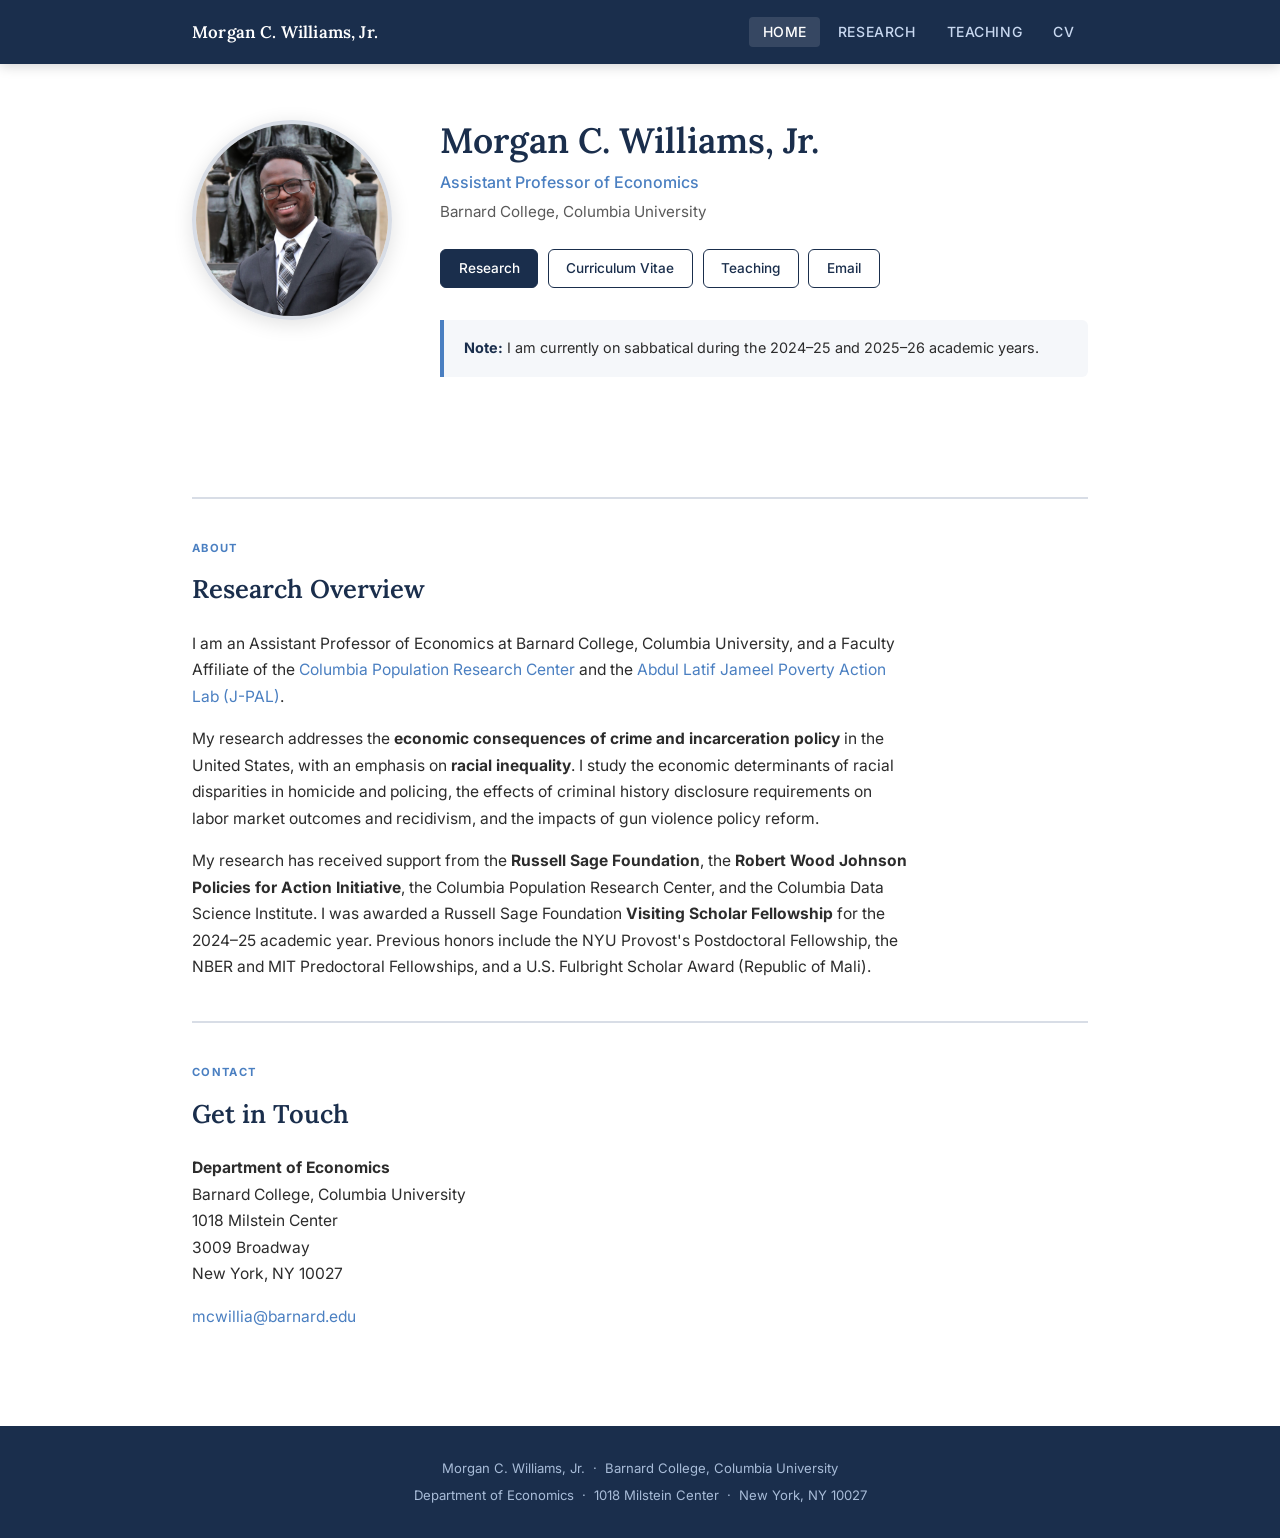
==== index.html @ 5cbccba2 "Add files via upload" ====
<!DOCTYPE html>
<html lang="en">
<head>
  <meta charset="UTF-8" />
  <meta name="viewport" content="width=device-width, initial-scale=1.0" />
  <title>Morgan C. Williams, Jr. | Economist</title>
  <meta name="description" content="Academic website of Morgan C. Williams, Jr., Assistant Professor of Economics at Barnard College, Columbia University." />
  <link rel="stylesheet" href="assets/css/style.css" />
</head>
<body>

  <!-- ===== Navigation ===== -->
  <nav>
    <div class="nav-inner">
      <a class="nav-brand" href="index.html">Morgan C. Williams, Jr.</a>
      <button class="hamburger" aria-label="Toggle menu">
        <span></span><span></span><span></span>
      </button>
      <ul class="nav-links">
        <li><a href="index.html" class="active">Home</a></li>
        <li><a href="research.html">Research</a></li>
        <li><a href="teaching.html">Teaching</a></li>
        <li><a href="cv.html">CV</a></li>
      </ul>
    </div>
  </nav>

  <!-- ===== Hero ===== -->
  <section class="hero">
    <!-- Replace headshot.jpg with your actual photo file -->
    <img class="hero-photo" src="assets/img/headshot.jpg" alt="Morgan C. Williams, Jr." onerror="this.style.display='none'; this.nextElementSibling.style.display='flex';" />
    <div class="hero-photo-placeholder" style="display:none;">Photo<br/>placeholder</div>

    <div>
      <h1 class="hero-name">Morgan C. Williams, Jr.</h1>
      <p class="hero-title">Assistant Professor of Economics</p>
      <p class="hero-affiliation">Barnard College, Columbia University</p>

      <div class="hero-links">
        <a class="btn btn-primary" href="research.html">Research</a>
        <a class="btn btn-outline" href="assets/files/cv.pdf" target="_blank" rel="noopener">Curriculum Vitae</a>
        <a class="btn btn-outline" href="teaching.html">Teaching</a>
        <a class="btn btn-outline" href="mailto:mcwillia@barnard.edu">Email</a>
      </div>

      <div class="info-box">
        <strong>Note:</strong> I am currently on sabbatical during the 2024–25 and 2025–26 academic years.
      </div>
    </div>
  </section>

  <!-- ===== Main Content ===== -->
  <main class="page-wrapper">

    <hr class="section-divider" style="margin-top:0;" />

    <!-- About -->
    <section>
      <p class="section-label">About</p>
      <h2 class="section-heading">Research Overview</h2>
      <div class="bio-text">
        <p>
          I am an Assistant Professor of Economics at Barnard College, Columbia University, and a
          Faculty Affiliate of the
          <a href="https://cprc.columbia.edu" target="_blank" rel="noopener">Columbia Population Research Center</a>
          and the
          <a href="https://www.povertyactionlab.org" target="_blank" rel="noopener">Abdul Latif Jameel Poverty Action Lab (J-PAL)</a>.
        </p>
        <p>
          My research addresses the <strong>economic consequences of crime and incarceration policy</strong>
          in the United States, with an emphasis on <strong>racial inequality</strong>. I study
          the economic determinants of racial disparities in homicide and policing, the effects of
          criminal history disclosure requirements on labor market outcomes and recidivism, and the
          impacts of gun violence policy reform.
        </p>
        <p>
          My research has received support from the <strong>Russell Sage Foundation</strong>, the
          <strong>Robert Wood Johnson Policies for Action Initiative</strong>, the Columbia
          Population Research Center, and the Columbia Data Science Institute. I was awarded a
          Russell Sage Foundation <strong>Visiting Scholar Fellowship</strong> for the 2024–25
          academic year. Previous honors include the NYU Provost's Postdoctoral Fellowship, the
          NBER and MIT Predoctoral Fellowships, and a U.S. Fulbright Scholar Award (Republic of Mali).
        </p>
      </div>
    </section>

    <hr class="section-divider" />

    <!-- Contact -->
    <section>
      <p class="section-label">Contact</p>
      <h2 class="section-heading">Get in Touch</h2>
      <div class="bio-text">
        <p>
          <strong>Department of Economics</strong><br />
          Barnard College, Columbia University<br />
          1018 Milstein Center<br />
          3009 Broadway<br />
          New York, NY 10027
        </p>
        <p>
          <a href="mailto:mcwillia@barnard.edu">mcwillia@barnard.edu</a>
        </p>
      </div>
    </section>

  </main>

  <!-- ===== Footer ===== -->
  <footer>
    <p>Morgan C. Williams, Jr. &nbsp;·&nbsp; Barnard College, Columbia University</p>
    <p style="margin-top:0.4rem;">
      Department of Economics &nbsp;·&nbsp; 1018 Milstein Center &nbsp;·&nbsp; New York, NY 10027
    </p>
  </footer>

  <script src="assets/js/main.js"></script>
</body>
</html>
---- assets/css/style.css ----
/* ============================================================
   Morgan C. Williams, Jr. — Academic Website
   Stylesheet
   ============================================================ */

/* ---------- Google Fonts ---------- */
@import url('https://fonts.googleapis.com/css2?family=Inter:wght@300;400;500;600;700&family=Lora:ital,wght@0,400;0,600;1,400&display=swap');

/* ---------- CSS Variables ---------- */
:root {
  --navy:       #1a2e4c;
  --navy-light: #2a4470;
  --accent:     #4a7fc1;
  --accent-hover: #3668a8;
  --text:       #2c2c2c;
  --text-light: #5a5a5a;
  --border:     #d8dde6;
  --bg:         #ffffff;
  --bg-alt:     #f5f7fa;
  --bg-card:    #ffffff;
  --max-width:  960px;
  --nav-height: 64px;
}

/* ---------- Reset & Base ---------- */
*, *::before, *::after { box-sizing: border-box; margin: 0; padding: 0; }

html { scroll-behavior: smooth; font-size: 16px; }

body {
  font-family: 'Inter', sans-serif;
  color: var(--text);
  background: var(--bg);
  line-height: 1.7;
  -webkit-font-smoothing: antialiased;
}

a {
  color: var(--accent);
  text-decoration: none;
  transition: color 0.2s;
}
a:hover { color: var(--accent-hover); text-decoration: underline; }

img { max-width: 100%; display: block; }

/* ---------- Navigation ---------- */
nav {
  position: sticky;
  top: 0;
  z-index: 100;
  background: var(--navy);
  height: var(--nav-height);
  display: flex;
  align-items: center;
  box-shadow: 0 2px 12px rgba(0,0,0,0.18);
}

.nav-inner {
  max-width: var(--max-width);
  width: 100%;
  margin: 0 auto;
  padding: 0 2rem;
  display: flex;
  align-items: center;
  justify-content: space-between;
}

.nav-brand {
  font-family: 'Lora', serif;
  font-size: 1.05rem;
  font-weight: 600;
  color: #ffffff;
  letter-spacing: 0.01em;
  white-space: nowrap;
}
.nav-brand:hover { color: #c8d8f0; text-decoration: none; }

.nav-links {
  display: flex;
  list-style: none;
  gap: 0.25rem;
}

.nav-links a {
  color: #c8d8f0;
  font-size: 0.875rem;
  font-weight: 500;
  letter-spacing: 0.04em;
  text-transform: uppercase;
  padding: 0.4rem 0.85rem;
  border-radius: 4px;
  transition: background 0.2s, color 0.2s;
}
.nav-links a:hover,
.nav-links a.active {
  background: rgba(255,255,255,0.12);
  color: #ffffff;
  text-decoration: none;
}

/* Hamburger (mobile) */
.hamburger {
  display: none;
  flex-direction: column;
  gap: 5px;
  cursor: pointer;
  background: none;
  border: none;
  padding: 0.25rem;
}
.hamburger span {
  display: block;
  width: 24px;
  height: 2px;
  background: #c8d8f0;
  border-radius: 2px;
  transition: all 0.3s;
}

/* ---------- Page Wrapper ---------- */
.page-wrapper {
  max-width: var(--max-width);
  margin: 0 auto;
  padding: 3rem 2rem 5rem;
}

/* ---------- Hero (Homepage) ---------- */
.hero {
  display: grid;
  grid-template-columns: 200px 1fr;
  gap: 3rem;
  align-items: start;
  padding: 3.5rem 2rem 3rem;
  max-width: var(--max-width);
  margin: 0 auto;
}

.hero-photo {
  width: 200px;
  height: 200px;
  border-radius: 50%;
  object-fit: cover;
  object-position: center top;
  border: 4px solid var(--border);
  box-shadow: 0 4px 20px rgba(0,0,0,0.12);
}

.hero-photo-placeholder {
  width: 200px;
  height: 200px;
  border-radius: 50%;
  background: var(--bg-alt);
  border: 4px solid var(--border);
  display: flex;
  align-items: center;
  justify-content: center;
  color: var(--text-light);
  font-size: 0.8rem;
  text-align: center;
}

.hero-name {
  font-family: 'Lora', serif;
  font-size: 2.2rem;
  font-weight: 600;
  color: var(--navy);
  line-height: 1.2;
  margin-bottom: 0.4rem;
}

.hero-title {
  font-size: 1rem;
  color: var(--accent);
  font-weight: 500;
  margin-bottom: 0.2rem;
}

.hero-affiliation {
  font-size: 0.95rem;
  color: var(--text-light);
  margin-bottom: 1.5rem;
}

.hero-links {
  display: flex;
  flex-wrap: wrap;
  gap: 0.6rem;
  margin-bottom: 2rem;
}

.btn {
  display: inline-flex;
  align-items: center;
  gap: 0.4rem;
  padding: 0.45rem 1.1rem;
  border-radius: 6px;
  font-size: 0.85rem;
  font-weight: 500;
  transition: all 0.2s;
  text-decoration: none !important;
}

.btn-primary {
  background: var(--navy);
  color: #fff;
  border: 1.5px solid var(--navy);
}
.btn-primary:hover { background: var(--navy-light); border-color: var(--navy-light); color: #fff; }

.btn-outline {
  background: transparent;
  color: var(--navy);
  border: 1.5px solid var(--navy);
}
.btn-outline:hover { background: var(--navy); color: #fff; }

/* ---------- Section Headers ---------- */
.section-divider {
  border: none;
  border-top: 2px solid var(--border);
  margin: 2.5rem 0;
}

.section-label {
  font-size: 0.7rem;
  font-weight: 700;
  letter-spacing: 0.12em;
  text-transform: uppercase;
  color: var(--accent);
  margin-bottom: 0.6rem;
}

h2.section-heading {
  font-family: 'Lora', serif;
  font-size: 1.6rem;
  font-weight: 600;
  color: var(--navy);
  margin-bottom: 1.25rem;
}

h3.subsection-heading {
  font-family: 'Lora', serif;
  font-size: 1.15rem;
  font-weight: 600;
  color: var(--navy);
  margin-bottom: 0.8rem;
}

/* ---------- Bio / Body Text ---------- */
.bio-text p {
  font-size: 0.975rem;
  color: var(--text);
  margin-bottom: 1rem;
  max-width: 72ch;
}

/* ---------- Info Box (contact, sabbatical notice) ---------- */
.info-box {
  background: var(--bg-alt);
  border-left: 4px solid var(--accent);
  border-radius: 0 6px 6px 0;
  padding: 1rem 1.25rem;
  font-size: 0.9rem;
  color: var(--text);
  margin-bottom: 1.5rem;
}
.info-box strong { color: var(--navy); }

/* ---------- Research Page ---------- */
.paper-list { list-style: none; }

.paper-item {
  padding: 1.5rem 0;
  border-bottom: 1px solid var(--border);
}
.paper-item:last-child { border-bottom: none; }

.paper-title {
  font-family: 'Lora', serif;
  font-size: 1.05rem;
  font-weight: 600;
  color: var(--navy);
  margin-bottom: 0.3rem;
  line-height: 1.4;
}

.paper-meta {
  font-size: 0.85rem;
  color: var(--text-light);
  margin-bottom: 0.6rem;
}
.paper-meta em { font-style: italic; }

.paper-abstract {
  font-size: 0.9rem;
  color: var(--text);
  line-height: 1.65;
  margin-bottom: 0.75rem;
  max-width: 72ch;
}

.paper-links {
  display: flex;
  flex-wrap: wrap;
  gap: 0.5rem;
}

.tag {
  display: inline-block;
  padding: 0.25rem 0.7rem;
  border-radius: 4px;
  font-size: 0.75rem;
  font-weight: 600;
  letter-spacing: 0.03em;
}
.tag-published  { background: #e8f0fe; color: #1a56cc; }
.tag-working    { background: #fef3c7; color: #92400e; }
.tag-progress   { background: #ede9fe; color: #5b21b6; }
.tag-forthcoming { background: #d1fae5; color: #065f46; }

.paper-link-btn {
  font-size: 0.8rem;
  color: var(--accent);
  border: 1px solid var(--accent);
  border-radius: 4px;
  padding: 0.2rem 0.65rem;
  transition: all 0.2s;
}
.paper-link-btn:hover {
  background: var(--accent);
  color: #fff;
  text-decoration: none;
}

/* ---------- Teaching Page ---------- */
.course-item {
  padding: 1.5rem 0;
  border-bottom: 1px solid var(--border);
}
.course-item:last-child { border-bottom: none; }

.course-title {
  font-family: 'Lora', serif;
  font-size: 1.05rem;
  font-weight: 600;
  color: var(--navy);
  margin-bottom: 0.3rem;
}

.course-meta {
  font-size: 0.85rem;
  color: var(--text-light);
  margin-bottom: 0.5rem;
}

.course-desc {
  font-size: 0.9rem;
  color: var(--text);
  max-width: 72ch;
  line-height: 1.65;
}

/* ---------- CV Page ---------- */
.cv-section { margin-bottom: 2.5rem; }

.cv-entry {
  display: grid;
  grid-template-columns: 130px 1fr;
  gap: 0 1.5rem;
  padding: 0.75rem 0;
  border-bottom: 1px solid var(--border);
  font-size: 0.9rem;
}
.cv-entry:last-child { border-bottom: none; }

.cv-year {
  color: var(--text-light);
  font-size: 0.85rem;
  padding-top: 0.05rem;
}

.cv-detail strong {
  display: block;
  color: var(--navy);
  font-weight: 600;
  font-size: 0.95rem;
}

.cv-detail span {
  color: var(--text-light);
  font-size: 0.875rem;
}

/* ---------- Footer ---------- */
footer {
  background: var(--navy);
  color: #a8bcd8;
  text-align: center;
  padding: 2rem;
  font-size: 0.82rem;
  line-height: 1.6;
}
footer a { color: #c8d8f0; }
footer a:hover { color: #fff; }

/* ---------- Responsive ---------- */
@media (max-width: 700px) {
  .hamburger { display: flex; }

  .nav-links {
    display: none;
    flex-direction: column;
    position: absolute;
    top: var(--nav-height);
    left: 0; right: 0;
    background: var(--navy);
    padding: 1rem 1.5rem 1.5rem;
    gap: 0.1rem;
    box-shadow: 0 6px 20px rgba(0,0,0,0.2);
  }
  .nav-links.open { display: flex; }
  .nav-links a { font-size: 0.95rem; padding: 0.6rem 0.75rem; }

  .hero {
    grid-template-columns: 1fr;
    text-align: center;
    padding: 2rem 1.25rem;
  }
  .hero-photo, .hero-photo-placeholder {
    margin: 0 auto;
  }
  .hero-links { justify-content: center; }
  .bio-text p { max-width: 100%; }

  .page-wrapper { padding: 2rem 1.25rem 4rem; }

  .cv-entry { grid-template-columns: 1fr; gap: 0.1rem; }
  .cv-year { color: var(--accent); font-size: 0.8rem; }
}
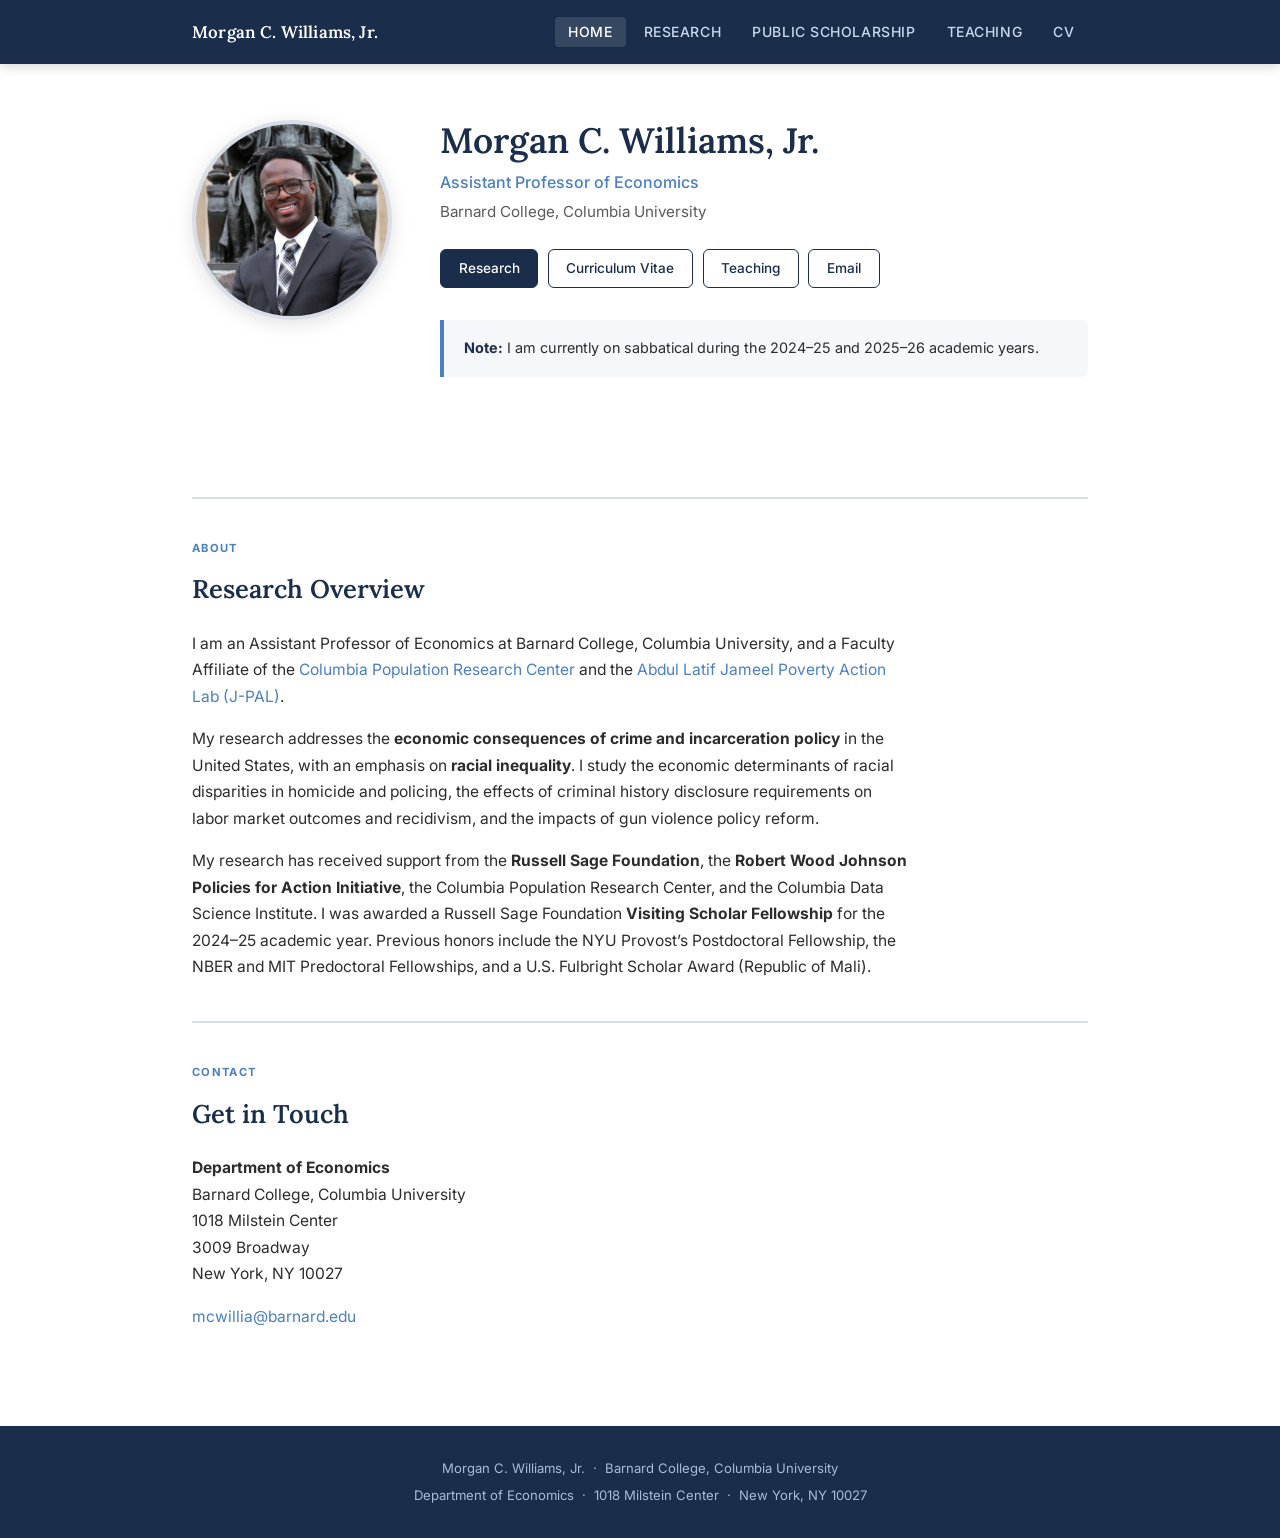
==== commit 4c284ab3: "Add Public Scholarship to nav" ====
--- a/index.html
+++ b/index.html
@@ -19,6 +19,7 @@
       <ul class="nav-links">
         <li><a href="index.html" class="active">Home</a></li>
         <li><a href="research.html">Research</a></li>
+        <li><a href="public-scholarship.html">Public Scholarship</a></li>
         <li><a href="teaching.html">Teaching</a></li>
         <li><a href="cv.html">CV</a></li>
       </ul>
@@ -78,7 +79,7 @@
           <strong>Robert Wood Johnson Policies for Action Initiative</strong>, the Columbia
           Population Research Center, and the Columbia Data Science Institute. I was awarded a
           Russell Sage Foundation <strong>Visiting Scholar Fellowship</strong> for the 2024–25
-          academic year. Previous honors include the NYU Provost's Postdoctoral Fellowship, the
+          academic year. Previous honors include the NYU Provost’s Postdoctoral Fellowship, the
           NBER and MIT Predoctoral Fellowships, and a U.S. Fulbright Scholar Award (Republic of Mali).
         </p>
       </div>
@@ -108,9 +109,9 @@
 
   <!-- ===== Footer ===== -->
   <footer>
-    <p>Morgan C. Williams, Jr. &nbsp;·&nbsp; Barnard College, Columbia University</p>
+    <p>Morgan C. Williams, Jr. &nbsp;&middot;&nbsp; Barnard College, Columbia University</p>
     <p style="margin-top:0.4rem;">
-      Department of Economics &nbsp;·&nbsp; 1018 Milstein Center &nbsp;·&nbsp; New York, NY 10027
+      Department of Economics &nbsp;&middot;&nbsp; 1018 Milstein Center &nbsp;&middot;&nbsp; New York, NY 10027
     </p>
   </footer>
 
--- a/assets/css/style.css
+++ b/assets/css/style.css
@@ -318,6 +318,16 @@
 .tag-working    { background: #fef3c7; color: #92400e; }
 .tag-progress   { background: #ede9fe; color: #5b21b6; }
 .tag-forthcoming { background: #d1fae5; color: #065f46; }
+.tag-media      { background: #fff1f2; color: #be123c; }
+.tag-links      { background: #dbeafe; color: #1d4ed8; }
+
+.paper-media {
+  display: flex;
+  flex-wrap: wrap;
+  gap: 0.4rem;
+  align-items: center;
+  margin-top: 0.5rem;
+}
 
 .paper-link-btn {
   font-size: 0.8rem;
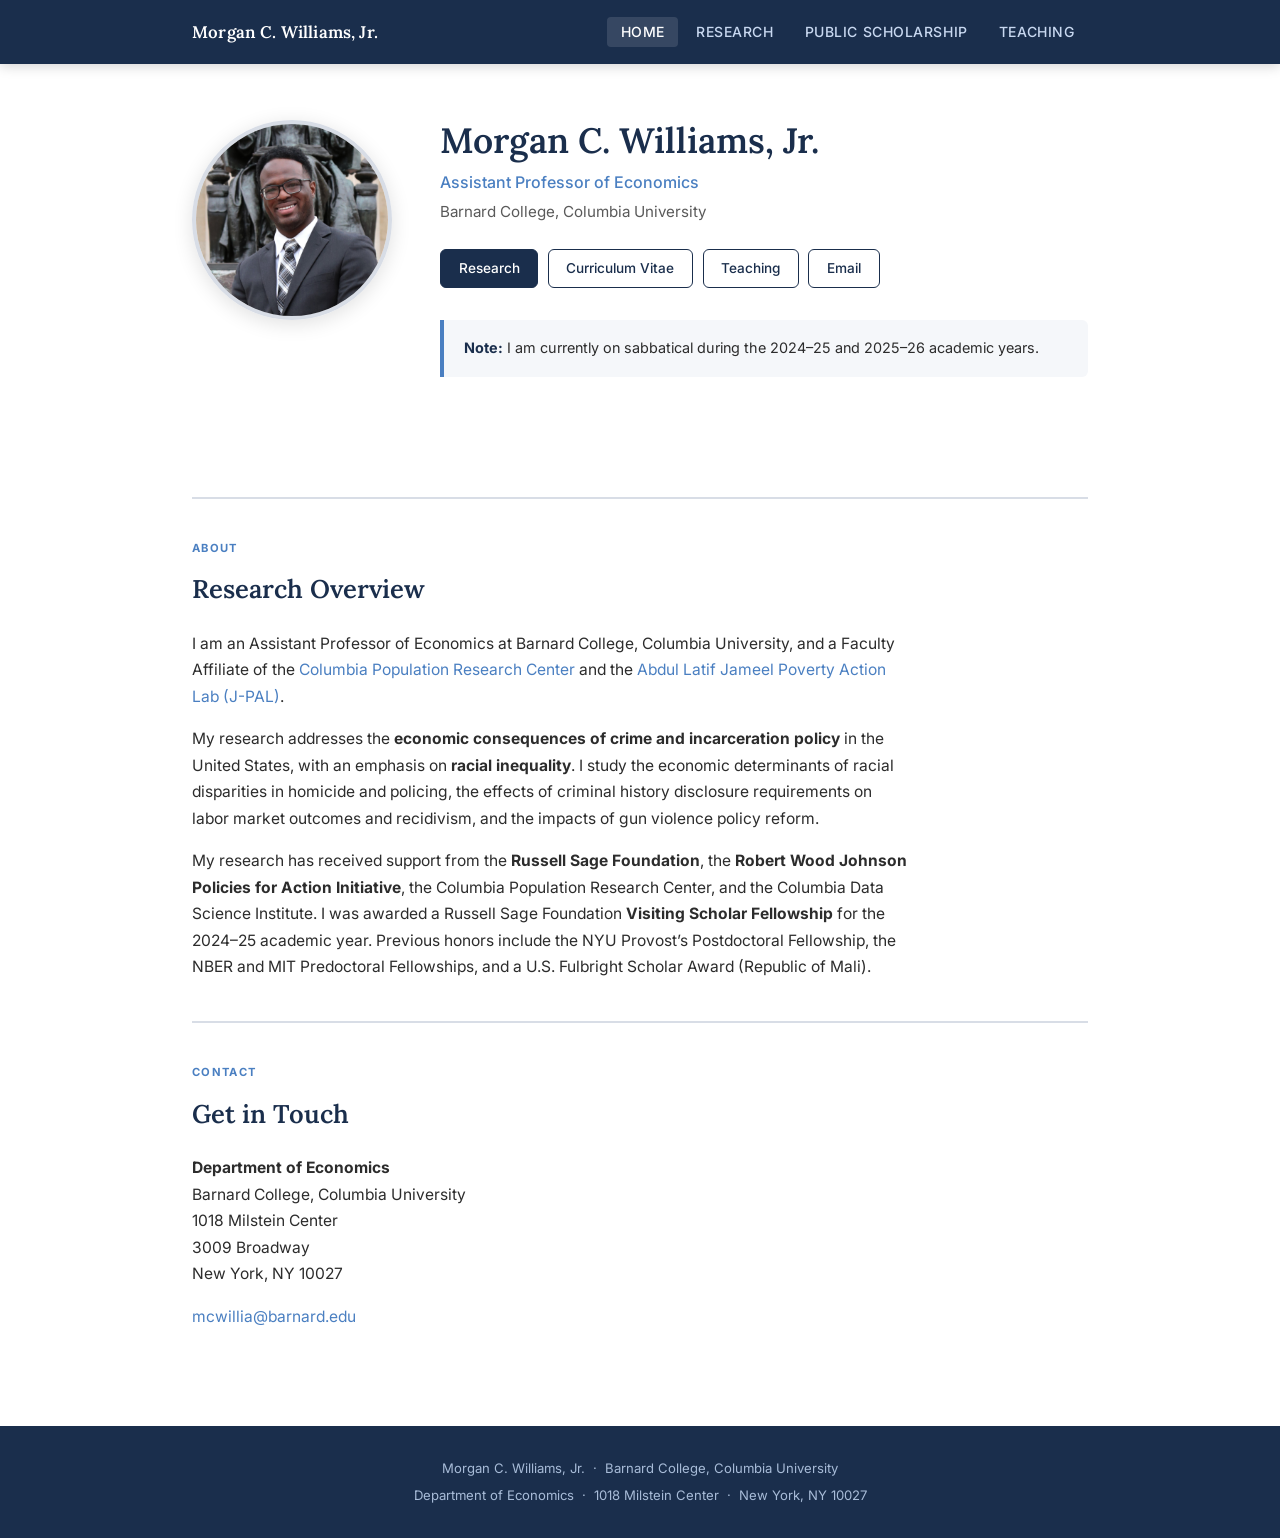
==== commit 452742b1: "Remove CV from nav" ====
--- a/index.html
+++ b/index.html
@@ -21,7 +21,6 @@
         <li><a href="research.html">Research</a></li>
         <li><a href="public-scholarship.html">Public Scholarship</a></li>
         <li><a href="teaching.html">Teaching</a></li>
-        <li><a href="cv.html">CV</a></li>
       </ul>
     </div>
   </nav>
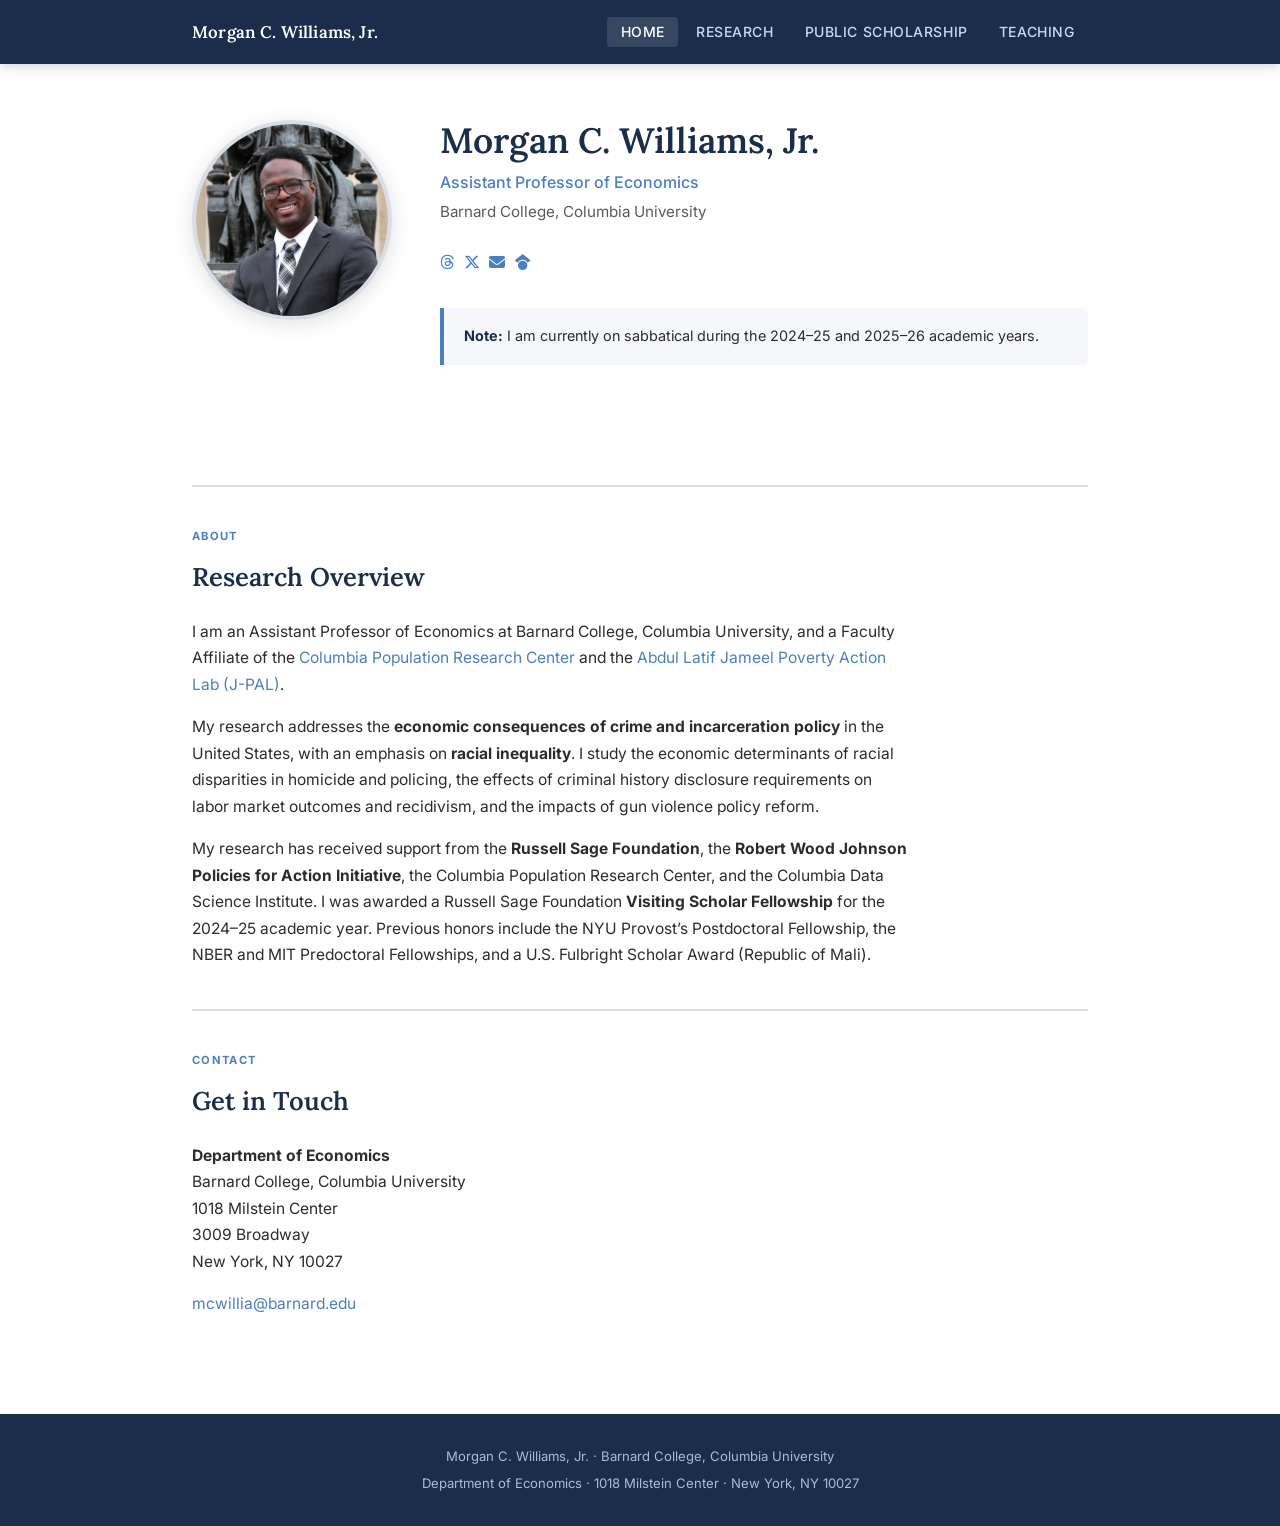
==== commit 94f52c64: "Replace hero buttons with social icon links (Threads, X, Email, Scholar)" ====
--- a/index.html
+++ b/index.html
@@ -6,6 +6,7 @@
   <title>Morgan C. Williams, Jr. | Economist</title>
   <meta name="description" content="Academic website of Morgan C. Williams, Jr., Assistant Professor of Economics at Barnard College, Columbia University." />
   <link rel="stylesheet" href="assets/css/style.css" />
+  <link rel="stylesheet" href="https://cdnjs.cloudflare.com/ajax/libs/font-awesome/6.5.1/css/all.min.css" />
 </head>
 <body>
 
@@ -37,10 +38,18 @@
       <p class="hero-affiliation">Barnard College, Columbia University</p>
 
       <div class="hero-links">
-        <a class="btn btn-primary" href="research.html">Research</a>
-        <a class="btn btn-outline" href="assets/files/cv.pdf" target="_blank" rel="noopener">Curriculum Vitae</a>
-        <a class="btn btn-outline" href="teaching.html">Teaching</a>
-        <a class="btn btn-outline" href="mailto:mcwillia@barnard.edu">Email</a>
+        <a class="social-btn" href="https://www.threads.com/@morgancwilliamsjr" target="_blank" rel="noopener" aria-label="Threads">
+          <i class="fa-brands fa-threads"></i>
+        </a>
+        <a class="social-btn" href="https://x.com/MWillJr" target="_blank" rel="noopener" aria-label="X (Twitter)">
+          <i class="fa-brands fa-x-twitter"></i>
+        </a>
+        <a class="social-btn" href="mailto:mcwillia@barnard.edu" aria-label="Email">
+          <i class="fa-solid fa-envelope"></i>
+        </a>
+        <a class="social-btn" href="https://scholar.google.com/citations?user=_GQTHmkAAAAJ&amp;hl=en" target="_blank" rel="noopener" aria-label="Google Scholar">
+          <i class="fa-brands fa-google-scholar"></i>
+        </a>
       </div>
 
       <div class="info-box">
@@ -108,9 +117,9 @@
 
   <!-- ===== Footer ===== -->
   <footer>
-    <p>Morgan C. Williams, Jr. &nbsp;&middot;&nbsp; Barnard College, Columbia University</p>
+    <p>Morgan C. Williams, Jr. · Barnard College, Columbia University</p>
     <p style="margin-top:0.4rem;">
-      Department of Economics &nbsp;&middot;&nbsp; 1018 Milstein Center &nbsp;&middot;&nbsp; New York, NY 10027
+      Department of Economics · 1018 Milstein Center · New York, NY 10027
     </p>
   </footer>
 
--- a/assets/css/style.css
+++ b/assets/css/style.css
@@ -320,6 +320,7 @@
 .tag-forthcoming { background: #d1fae5; color: #065f46; }
 .tag-media      { background: #fff1f2; color: #be123c; }
 .tag-links      { background: #dbeafe; color: #1d4ed8; }
+.tag-podcast    { background: #dcfce7; color: #15803d; }
 
 .paper-media {
   display: flex;
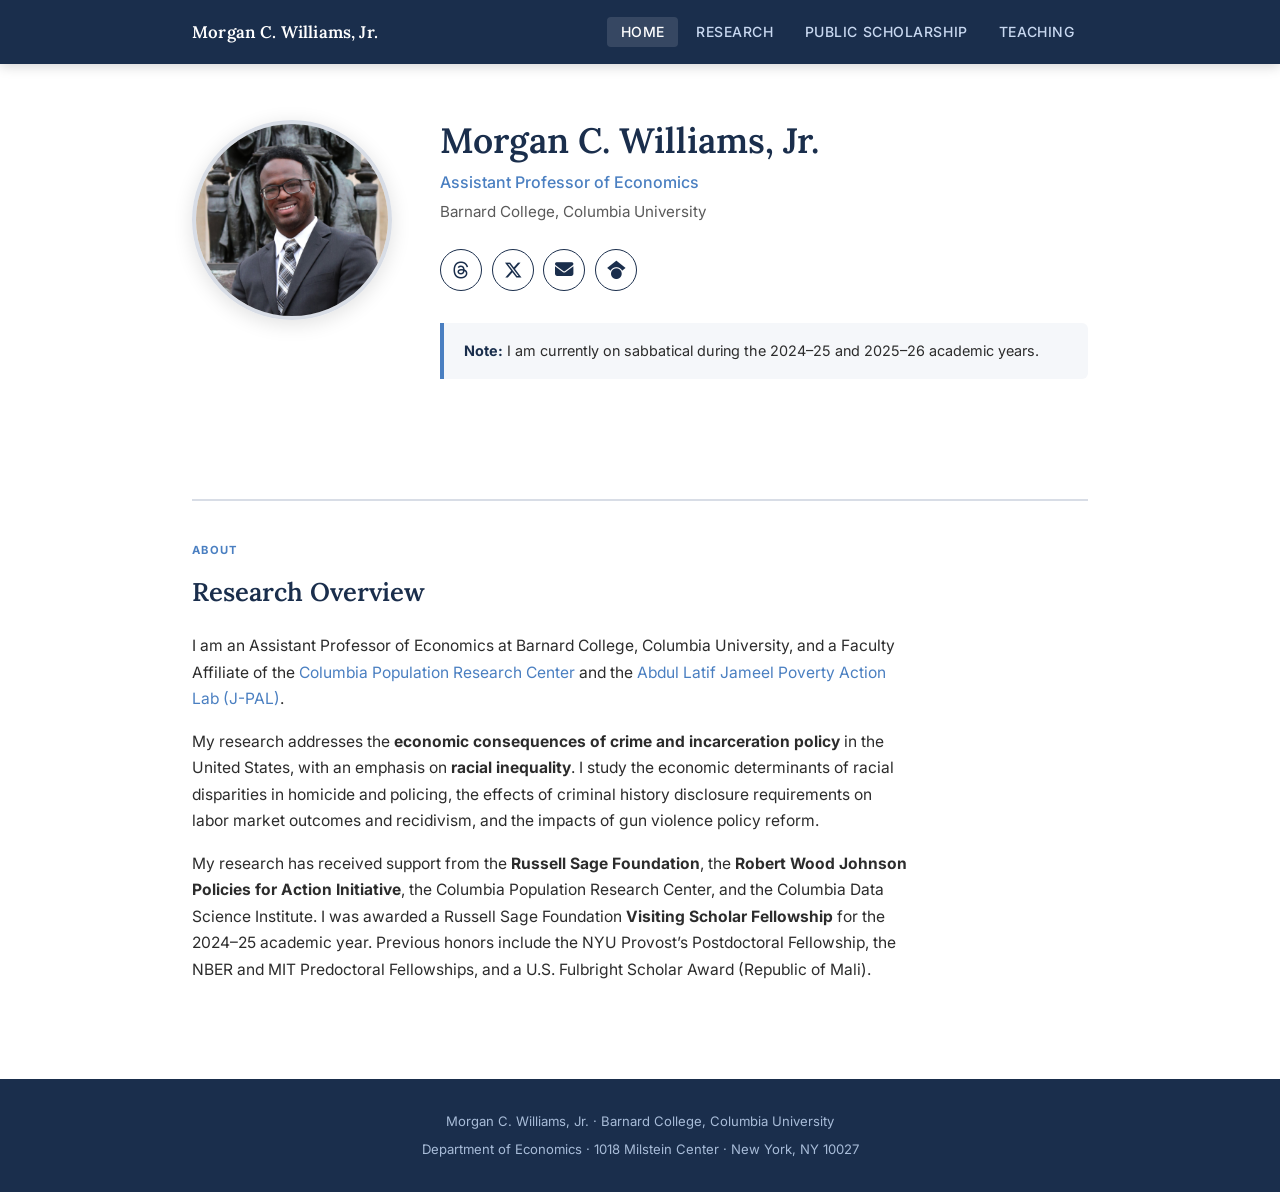
==== commit f5af23ee: "Remove contact section from home page" ====
--- a/index.html
+++ b/index.html
@@ -93,26 +93,6 @@
       </div>
     </section>
 
-    <hr class="section-divider" />
-
-    <!-- Contact -->
-    <section>
-      <p class="section-label">Contact</p>
-      <h2 class="section-heading">Get in Touch</h2>
-      <div class="bio-text">
-        <p>
-          <strong>Department of Economics</strong><br />
-          Barnard College, Columbia University<br />
-          1018 Milstein Center<br />
-          3009 Broadway<br />
-          New York, NY 10027
-        </p>
-        <p>
-          <a href="mailto:mcwillia@barnard.edu">mcwillia@barnard.edu</a>
-        </p>
-      </div>
-    </section>
-
   </main>
 
   <!-- ===== Footer ===== -->
--- a/assets/css/style.css
+++ b/assets/css/style.css
@@ -215,6 +215,26 @@
 }
 .btn-outline:hover { background: var(--navy); color: #fff; }
 
+/* ---------- Social Icon Buttons ---------- */
+.social-btn {
+  display: inline-flex;
+  align-items: center;
+  justify-content: center;
+  width: 42px;
+  height: 42px;
+  border-radius: 50%;
+  border: 1.5px solid var(--navy);
+  color: var(--navy);
+  font-size: 1.15rem;
+  transition: all 0.2s;
+  text-decoration: none !important;
+}
+.social-btn:hover {
+  background: var(--navy);
+  color: #fff;
+  text-decoration: none;
+}
+
 /* ---------- Section Headers ---------- */
 .section-divider {
   border: none;
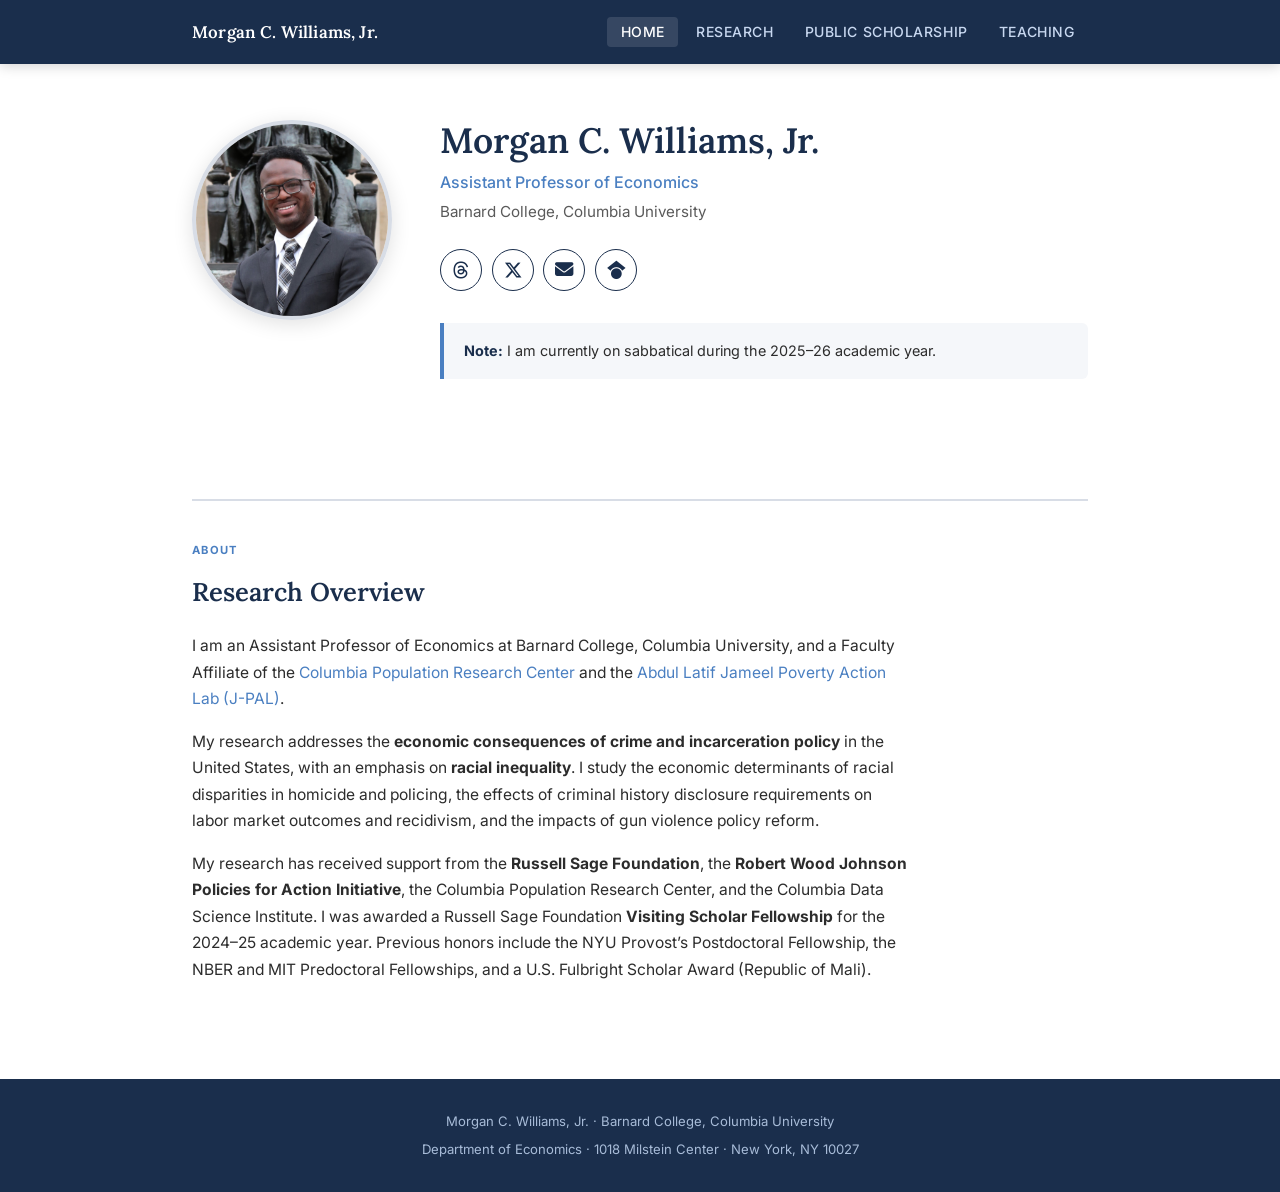
==== commit aea3c1d8: "Update sabbatical note to 2025-26 academic year only" ====
--- a/index.html
+++ b/index.html
@@ -28,7 +28,6 @@
 
   <!-- ===== Hero ===== -->
   <section class="hero">
-    <!-- Replace headshot.jpg with your actual photo file -->
     <img class="hero-photo" src="assets/img/headshot.jpg" alt="Morgan C. Williams, Jr." onerror="this.style.display='none'; this.nextElementSibling.style.display='flex';" />
     <div class="hero-photo-placeholder" style="display:none;">Photo<br/>placeholder</div>
 
@@ -53,7 +52,7 @@
       </div>
 
       <div class="info-box">
-        <strong>Note:</strong> I am currently on sabbatical during the 2024–25 and 2025–26 academic years.
+        <strong>Note:</strong> I am currently on sabbatical during the 2025–26 academic year.
       </div>
     </div>
   </section>
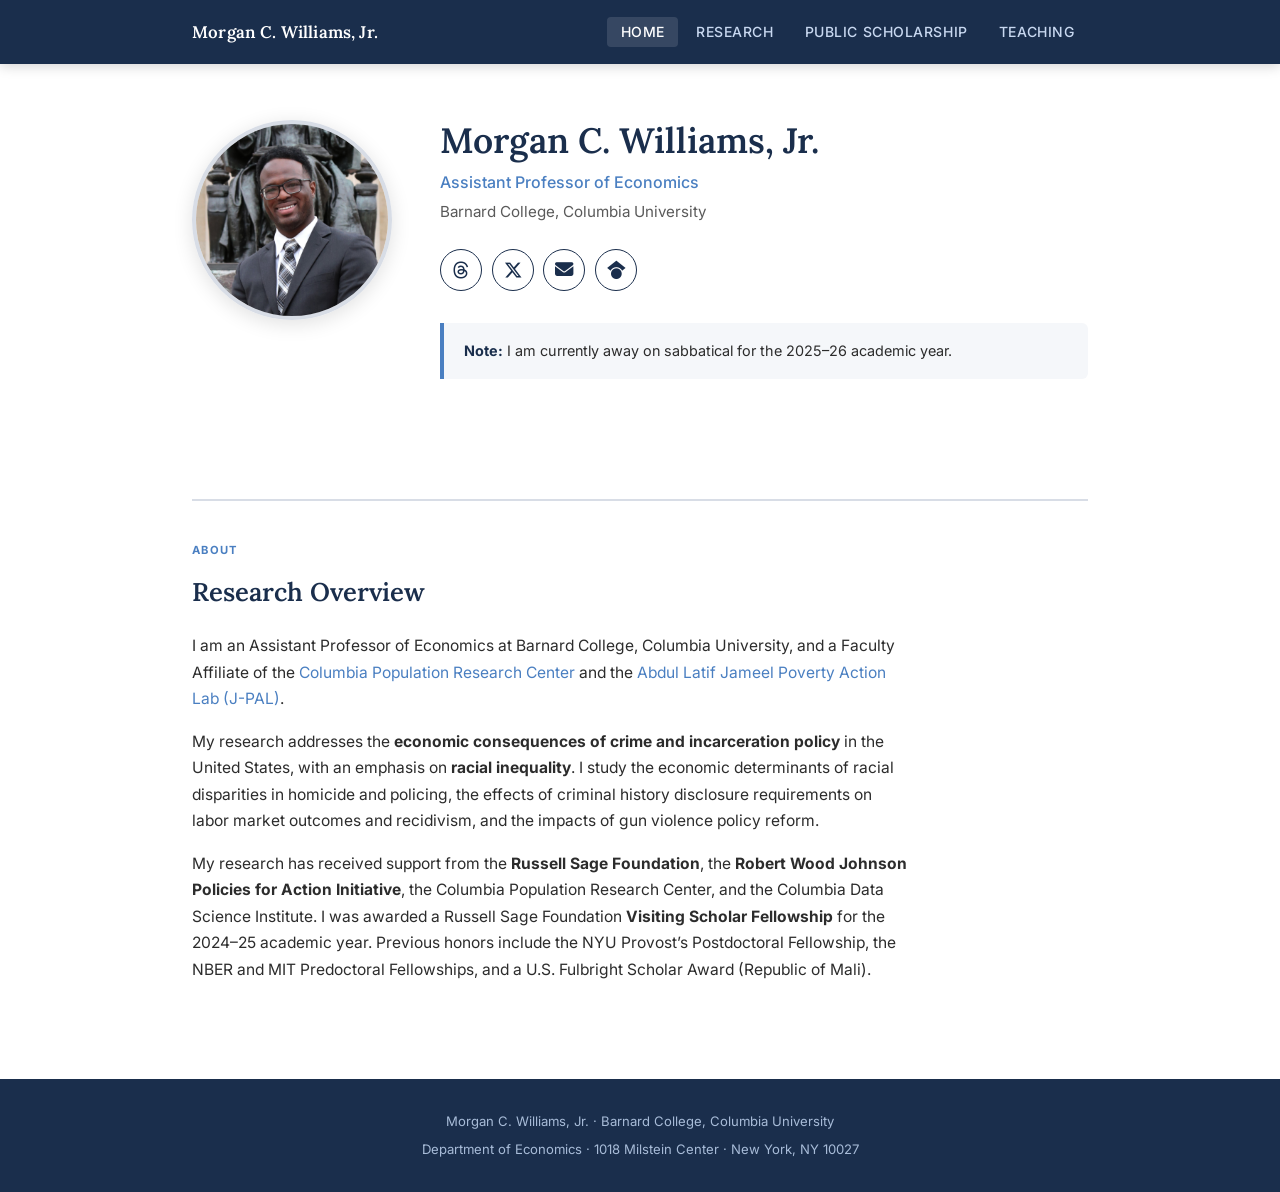
==== commit 93dbcd90: "Reword sabbatical note" ====
--- a/index.html
+++ b/index.html
@@ -52,7 +52,7 @@
       </div>
 
       <div class="info-box">
-        <strong>Note:</strong> I am currently on sabbatical during the 2025–26 academic year.
+        <strong>Note:</strong> I am currently away on sabbatical for the 2025–26 academic year.
       </div>
     </div>
   </section>
